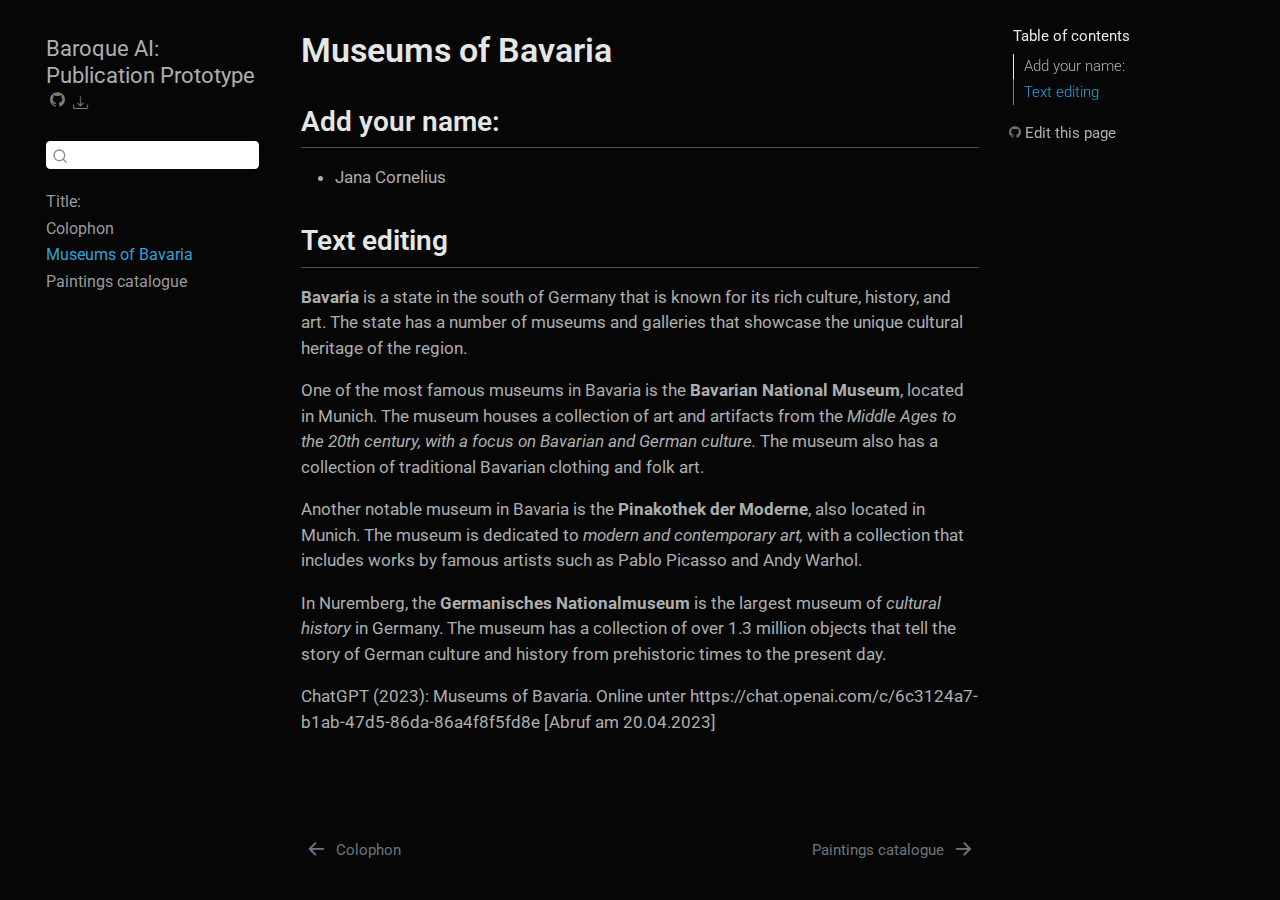
==== docs/collection003.html @ 400d2d30 "changes" ====
<!DOCTYPE html>
<html xmlns="http://www.w3.org/1999/xhtml" lang="en" xml:lang="en"><head>

<meta charset="utf-8">
<meta name="generator" content="quarto-1.3.287">

<meta name="viewport" content="width=device-width, initial-scale=1.0, user-scalable=yes">


<title>Baroque AI: Publication Prototype - Museums of Bavaria</title>
<style>
code{white-space: pre-wrap;}
span.smallcaps{font-variant: small-caps;}
div.columns{display: flex; gap: min(4vw, 1.5em);}
div.column{flex: auto; overflow-x: auto;}
div.hanging-indent{margin-left: 1.5em; text-indent: -1.5em;}
ul.task-list{list-style: none;}
ul.task-list li input[type="checkbox"] {
  width: 0.8em;
  margin: 0 0.8em 0.2em -1em; /* quarto-specific, see https://github.com/quarto-dev/quarto-cli/issues/4556 */ 
  vertical-align: middle;
}
</style>


<script src="site_libs/quarto-nav/quarto-nav.js"></script>
<script src="site_libs/quarto-nav/headroom.min.js"></script>
<script src="site_libs/clipboard/clipboard.min.js"></script>
<script src="site_libs/quarto-search/autocomplete.umd.js"></script>
<script src="site_libs/quarto-search/fuse.min.js"></script>
<script src="site_libs/quarto-search/quarto-search.js"></script>
<meta name="quarto:offset" content="./">
<link href="./paintings_1jc.html" rel="next">
<link href="./colophon.html" rel="prev">
<script src="site_libs/quarto-html/quarto.js"></script>
<script src="site_libs/quarto-html/popper.min.js"></script>
<script src="site_libs/quarto-html/tippy.umd.min.js"></script>
<script src="site_libs/quarto-html/anchor.min.js"></script>
<link href="site_libs/quarto-html/tippy.css" rel="stylesheet">
<link href="site_libs/quarto-html/quarto-syntax-highlighting-dark.css" rel="stylesheet" id="quarto-text-highlighting-styles">
<script src="site_libs/bootstrap/bootstrap.min.js"></script>
<link href="site_libs/bootstrap/bootstrap-icons.css" rel="stylesheet">
<link href="site_libs/bootstrap/bootstrap.min.css" rel="stylesheet" id="quarto-bootstrap" data-mode="dark">
<script id="quarto-search-options" type="application/json">{
  "location": "sidebar",
  "copy-button": false,
  "collapse-after": 3,
  "panel-placement": "start",
  "type": "textbox",
  "limit": 20,
  "language": {
    "search-no-results-text": "No results",
    "search-matching-documents-text": "matching documents",
    "search-copy-link-title": "Copy link to search",
    "search-hide-matches-text": "Hide additional matches",
    "search-more-match-text": "more match in this document",
    "search-more-matches-text": "more matches in this document",
    "search-clear-button-title": "Clear",
    "search-detached-cancel-button-title": "Cancel",
    "search-submit-button-title": "Submit"
  }
}</script>
<script async="" src="https://hypothes.is/embed.js"></script>


</head>

<body class="nav-sidebar floating">

<div id="quarto-search-results"></div>
  <header id="quarto-header" class="headroom fixed-top">
  <nav class="quarto-secondary-nav">
    <div class="container-fluid d-flex">
      <button type="button" class="quarto-btn-toggle btn" data-bs-toggle="collapse" data-bs-target="#quarto-sidebar,#quarto-sidebar-glass" aria-controls="quarto-sidebar" aria-expanded="false" aria-label="Toggle sidebar navigation" onclick="if (window.quartoToggleHeadroom) { window.quartoToggleHeadroom(); }">
        <i class="bi bi-layout-text-sidebar-reverse"></i>
      </button>
      <nav class="quarto-page-breadcrumbs" aria-label="breadcrumb"><ol class="breadcrumb"><li class="breadcrumb-item"><a href="./collection003.html"><span class="chapter-number">3</span>&nbsp; <span class="chapter-title">Museums of Bavaria</span></a></li></ol></nav>
      <a class="flex-grow-1" role="button" data-bs-toggle="collapse" data-bs-target="#quarto-sidebar,#quarto-sidebar-glass" aria-controls="quarto-sidebar" aria-expanded="false" aria-label="Toggle sidebar navigation" onclick="if (window.quartoToggleHeadroom) { window.quartoToggleHeadroom(); }">      
      </a>
      <button type="button" class="btn quarto-search-button" aria-label="Search" onclick="window.quartoOpenSearch();">
        <i class="bi bi-search"></i>
      </button>
    </div>
  </nav>
</header>
<!-- content -->
<div id="quarto-content" class="quarto-container page-columns page-rows-contents page-layout-article">
<!-- sidebar -->
  <nav id="quarto-sidebar" class="sidebar collapse collapse-horizontal sidebar-navigation floating overflow-auto">
    <div class="pt-lg-2 mt-2 text-left sidebar-header">
    <div class="sidebar-title mb-0 py-0">
      <a href="./">Baroque AI: Publication Prototype</a> 
        <div class="sidebar-tools-main">
    <a href="https://github.com/Janacnl/catalogue-003" title="Source Code" class="quarto-navigation-tool px-1" aria-label="Source Code"><i class="bi bi-github"></i></a>
    <div class="dropdown">
      <a href="" title="Download" id="quarto-navigation-tool-dropdown-0" class="quarto-navigation-tool dropdown-toggle px-1" data-bs-toggle="dropdown" aria-expanded="false" aria-label="Download"><i class="bi bi-download"></i></a>
      <ul class="dropdown-menu" aria-labelledby="quarto-navigation-tool-dropdown-0">
          <li>
            <a class="dropdown-item sidebar-tools-main-item" href="./Baroque-AI--Publication-Prototype.pdf">
              <i class="bi bi-bi-file-pdf pe-1"></i>
            Download PDF
            </a>
          </li>
          <li>
            <a class="dropdown-item sidebar-tools-main-item" href="./Baroque-AI--Publication-Prototype.docx">
              <i class="bi bi-bi-file-word pe-1"></i>
            Download Docx
            </a>
          </li>
          <li>
            <a class="dropdown-item sidebar-tools-main-item" href="./Baroque-AI--Publication-Prototype.epub">
              <i class="bi bi-bi-journal pe-1"></i>
            Download ePub
            </a>
          </li>
      </ul>
    </div>
</div>
    </div>
      </div>
        <div class="mt-2 flex-shrink-0 align-items-center">
        <div class="sidebar-search">
        <div id="quarto-search" class="" title="Search"></div>
        </div>
        </div>
    <div class="sidebar-menu-container"> 
    <ul class="list-unstyled mt-1">
        <li class="sidebar-item">
  <div class="sidebar-item-container"> 
  <a href="./index.html" class="sidebar-item-text sidebar-link"><span class="chapter-title">Title:</span></a>
  </div>
</li>
        <li class="sidebar-item">
  <div class="sidebar-item-container"> 
  <a href="./colophon.html" class="sidebar-item-text sidebar-link"><span class="chapter-title">Colophon</span></a>
  </div>
</li>
        <li class="sidebar-item">
  <div class="sidebar-item-container"> 
  <a href="./collection003.html" class="sidebar-item-text sidebar-link active"><span class="chapter-title">Museums of Bavaria</span></a>
  </div>
</li>
        <li class="sidebar-item">
  <div class="sidebar-item-container"> 
  <a href="./paintings_1jc.html" class="sidebar-item-text sidebar-link"><span class="chapter-title">Paintings catalogue</span></a>
  </div>
</li>
    </ul>
    </div>
</nav>
<div id="quarto-sidebar-glass" data-bs-toggle="collapse" data-bs-target="#quarto-sidebar,#quarto-sidebar-glass"></div>
<!-- margin-sidebar -->
    <div id="quarto-margin-sidebar" class="sidebar margin-sidebar">
        <nav id="TOC" role="doc-toc" class="toc-active">
    <h2 id="toc-title">Table of contents</h2>
   
  <ul>
  <li><a href="#add-your-name" id="toc-add-your-name" class="nav-link active" data-scroll-target="#add-your-name">Add your name:</a></li>
  <li><a href="#text-editing" id="toc-text-editing" class="nav-link" data-scroll-target="#text-editing">Text editing</a></li>
  </ul>
<div class="toc-actions"><div><i class="bi bi-github"></i></div><div class="action-links"><p><a href="https://github.com/Janacnl/catalogue-003/edit/main/collection003.qmd" class="toc-action">Edit this page</a></p></div></div></nav>
    </div>
<!-- main -->
<main class="content" id="quarto-document-content">

<header id="title-block-header" class="quarto-title-block default">
<div class="quarto-title">
<h1 class="title"><span class="chapter-title">Museums of Bavaria</span></h1>
</div>



<div class="quarto-title-meta">

    
  
    
  </div>
  

</header>

<section id="add-your-name" class="level2">
<h2 class="anchored" data-anchor-id="add-your-name">Add your name:</h2>
<ul>
<li>Jana Cornelius</li>
</ul>
</section>
<section id="text-editing" class="level2">
<h2 class="anchored" data-anchor-id="text-editing">Text editing</h2>
<p><strong>Bavaria</strong> is a state in the south of Germany that is known for its rich culture, history, and art. The state has a number of museums and galleries that showcase the unique cultural heritage of the region.</p>
<p>One of the most famous museums in Bavaria is the <strong>Bavarian National Museum</strong>, located in Munich. The museum houses a collection of art and artifacts from the <em>Middle Ages to the 20th century, with a focus on Bavarian and German culture.</em> The museum also has a collection of traditional Bavarian clothing and folk art.</p>
<p>Another notable museum in Bavaria is the <strong>Pinakothek der Moderne</strong>, also located in Munich. The museum is dedicated to <em>modern and contemporary art,</em> with a collection that includes works by famous artists such as Pablo Picasso and Andy Warhol.</p>
<p>In Nuremberg, the <strong>Germanisches Nationalmuseum</strong> is the largest museum of <em>cultural history</em> in Germany. The museum has a collection of over 1.3 million objects that tell the story of German culture and history from prehistoric times to the present day.</p>
<p>ChatGPT (2023): Museums of Bavaria. Online unter https://chat.openai.com/c/6c3124a7-b1ab-47d5-86da-86a4f8f5fd8e [Abruf am 20.04.2023]</p>


</section>

</main> <!-- /main -->
<script id="quarto-html-after-body" type="application/javascript">
window.document.addEventListener("DOMContentLoaded", function (event) {
  const toggleBodyColorMode = (bsSheetEl) => {
    const mode = bsSheetEl.getAttribute("data-mode");
    const bodyEl = window.document.querySelector("body");
    if (mode === "dark") {
      bodyEl.classList.add("quarto-dark");
      bodyEl.classList.remove("quarto-light");
    } else {
      bodyEl.classList.add("quarto-light");
      bodyEl.classList.remove("quarto-dark");
    }
  }
  const toggleBodyColorPrimary = () => {
    const bsSheetEl = window.document.querySelector("link#quarto-bootstrap");
    if (bsSheetEl) {
      toggleBodyColorMode(bsSheetEl);
    }
  }
  toggleBodyColorPrimary();  
  const icon = "";
  const anchorJS = new window.AnchorJS();
  anchorJS.options = {
    placement: 'right',
    icon: icon
  };
  anchorJS.add('.anchored');
  const isCodeAnnotation = (el) => {
    for (const clz of el.classList) {
      if (clz.startsWith('code-annotation-')) {                     
        return true;
      }
    }
    return false;
  }
  const clipboard = new window.ClipboardJS('.code-copy-button', {
    text: function(trigger) {
      const codeEl = trigger.previousElementSibling.cloneNode(true);
      for (const childEl of codeEl.children) {
        if (isCodeAnnotation(childEl)) {
          childEl.remove();
        }
      }
      return codeEl.innerText;
    }
  });
  clipboard.on('success', function(e) {
    // button target
    const button = e.trigger;
    // don't keep focus
    button.blur();
    // flash "checked"
    button.classList.add('code-copy-button-checked');
    var currentTitle = button.getAttribute("title");
    button.setAttribute("title", "Copied!");
    let tooltip;
    if (window.bootstrap) {
      button.setAttribute("data-bs-toggle", "tooltip");
      button.setAttribute("data-bs-placement", "left");
      button.setAttribute("data-bs-title", "Copied!");
      tooltip = new bootstrap.Tooltip(button, 
        { trigger: "manual", 
          customClass: "code-copy-button-tooltip",
          offset: [0, -8]});
      tooltip.show();    
    }
    setTimeout(function() {
      if (tooltip) {
        tooltip.hide();
        button.removeAttribute("data-bs-title");
        button.removeAttribute("data-bs-toggle");
        button.removeAttribute("data-bs-placement");
      }
      button.setAttribute("title", currentTitle);
      button.classList.remove('code-copy-button-checked');
    }, 1000);
    // clear code selection
    e.clearSelection();
  });
  function tippyHover(el, contentFn) {
    const config = {
      allowHTML: true,
      content: contentFn,
      maxWidth: 500,
      delay: 100,
      arrow: false,
      appendTo: function(el) {
          return el.parentElement;
      },
      interactive: true,
      interactiveBorder: 10,
      theme: 'quarto',
      placement: 'bottom-start'
    };
    window.tippy(el, config); 
  }
  const noterefs = window.document.querySelectorAll('a[role="doc-noteref"]');
  for (var i=0; i<noterefs.length; i++) {
    const ref = noterefs[i];
    tippyHover(ref, function() {
      // use id or data attribute instead here
      let href = ref.getAttribute('data-footnote-href') || ref.getAttribute('href');
      try { href = new URL(href).hash; } catch {}
      const id = href.replace(/^#\/?/, "");
      const note = window.document.getElementById(id);
      return note.innerHTML;
    });
  }
      let selectedAnnoteEl;
      const selectorForAnnotation = ( cell, annotation) => {
        let cellAttr = 'data-code-cell="' + cell + '"';
        let lineAttr = 'data-code-annotation="' +  annotation + '"';
        const selector = 'span[' + cellAttr + '][' + lineAttr + ']';
        return selector;
      }
      const selectCodeLines = (annoteEl) => {
        const doc = window.document;
        const targetCell = annoteEl.getAttribute("data-target-cell");
        const targetAnnotation = annoteEl.getAttribute("data-target-annotation");
        const annoteSpan = window.document.querySelector(selectorForAnnotation(targetCell, targetAnnotation));
        const lines = annoteSpan.getAttribute("data-code-lines").split(",");
        const lineIds = lines.map((line) => {
          return targetCell + "-" + line;
        })
        let top = null;
        let height = null;
        let parent = null;
        if (lineIds.length > 0) {
            //compute the position of the single el (top and bottom and make a div)
            const el = window.document.getElementById(lineIds[0]);
            top = el.offsetTop;
            height = el.offsetHeight;
            parent = el.parentElement.parentElement;
          if (lineIds.length > 1) {
            const lastEl = window.document.getElementById(lineIds[lineIds.length - 1]);
            const bottom = lastEl.offsetTop + lastEl.offsetHeight;
            height = bottom - top;
          }
          if (top !== null && height !== null && parent !== null) {
            // cook up a div (if necessary) and position it 
            let div = window.document.getElementById("code-annotation-line-highlight");
            if (div === null) {
              div = window.document.createElement("div");
              div.setAttribute("id", "code-annotation-line-highlight");
              div.style.position = 'absolute';
              parent.appendChild(div);
            }
            div.style.top = top - 2 + "px";
            div.style.height = height + 4 + "px";
            let gutterDiv = window.document.getElementById("code-annotation-line-highlight-gutter");
            if (gutterDiv === null) {
              gutterDiv = window.document.createElement("div");
              gutterDiv.setAttribute("id", "code-annotation-line-highlight-gutter");
              gutterDiv.style.position = 'absolute';
              const codeCell = window.document.getElementById(targetCell);
              const gutter = codeCell.querySelector('.code-annotation-gutter');
              gutter.appendChild(gutterDiv);
            }
            gutterDiv.style.top = top - 2 + "px";
            gutterDiv.style.height = height + 4 + "px";
          }
          selectedAnnoteEl = annoteEl;
        }
      };
      const unselectCodeLines = () => {
        const elementsIds = ["code-annotation-line-highlight", "code-annotation-line-highlight-gutter"];
        elementsIds.forEach((elId) => {
          const div = window.document.getElementById(elId);
          if (div) {
            div.remove();
          }
        });
        selectedAnnoteEl = undefined;
      };
      // Attach click handler to the DT
      const annoteDls = window.document.querySelectorAll('dt[data-target-cell]');
      for (const annoteDlNode of annoteDls) {
        annoteDlNode.addEventListener('click', (event) => {
          const clickedEl = event.target;
          if (clickedEl !== selectedAnnoteEl) {
            unselectCodeLines();
            const activeEl = window.document.querySelector('dt[data-target-cell].code-annotation-active');
            if (activeEl) {
              activeEl.classList.remove('code-annotation-active');
            }
            selectCodeLines(clickedEl);
            clickedEl.classList.add('code-annotation-active');
          } else {
            // Unselect the line
            unselectCodeLines();
            clickedEl.classList.remove('code-annotation-active');
          }
        });
      }
  const findCites = (el) => {
    const parentEl = el.parentElement;
    if (parentEl) {
      const cites = parentEl.dataset.cites;
      if (cites) {
        return {
          el,
          cites: cites.split(' ')
        };
      } else {
        return findCites(el.parentElement)
      }
    } else {
      return undefined;
    }
  };
  var bibliorefs = window.document.querySelectorAll('a[role="doc-biblioref"]');
  for (var i=0; i<bibliorefs.length; i++) {
    const ref = bibliorefs[i];
    const citeInfo = findCites(ref);
    if (citeInfo) {
      tippyHover(citeInfo.el, function() {
        var popup = window.document.createElement('div');
        citeInfo.cites.forEach(function(cite) {
          var citeDiv = window.document.createElement('div');
          citeDiv.classList.add('hanging-indent');
          citeDiv.classList.add('csl-entry');
          var biblioDiv = window.document.getElementById('ref-' + cite);
          if (biblioDiv) {
            citeDiv.innerHTML = biblioDiv.innerHTML;
          }
          popup.appendChild(citeDiv);
        });
        return popup.innerHTML;
      });
    }
  }
});
</script>
<nav class="page-navigation">
  <div class="nav-page nav-page-previous">
      <a href="./colophon.html" class="pagination-link">
        <i class="bi bi-arrow-left-short"></i> <span class="nav-page-text"><span class="chapter-title">Colophon</span></span>
      </a>          
  </div>
  <div class="nav-page nav-page-next">
      <a href="./paintings_1jc.html" class="pagination-link">
        <span class="nav-page-text"><span class="chapter-title">Paintings catalogue</span></span> <i class="bi bi-arrow-right-short"></i>
      </a>
  </div>
</nav>
</div> <!-- /content -->



</body></html>
---- docs/site_libs/quarto-html/tippy.css ----
.tippy-box[data-animation=fade][data-state=hidden]{opacity:0}[data-tippy-root]{max-width:calc(100vw - 10px)}.tippy-box{position:relative;background-color:#333;color:#fff;border-radius:4px;font-size:14px;line-height:1.4;white-space:normal;outline:0;transition-property:transform,visibility,opacity}.tippy-box[data-placement^=top]>.tippy-arrow{bottom:0}.tippy-box[data-placement^=top]>.tippy-arrow:before{bottom:-7px;left:0;border-width:8px 8px 0;border-top-color:initial;transform-origin:center top}.tippy-box[data-placement^=bottom]>.tippy-arrow{top:0}.tippy-box[data-placement^=bottom]>.tippy-arrow:before{top:-7px;left:0;border-width:0 8px 8px;border-bottom-color:initial;transform-origin:center bottom}.tippy-box[data-placement^=left]>.tippy-arrow{right:0}.tippy-box[data-placement^=left]>.tippy-arrow:before{border-width:8px 0 8px 8px;border-left-color:initial;right:-7px;transform-origin:center left}.tippy-box[data-placement^=right]>.tippy-arrow{left:0}.tippy-box[data-placement^=right]>.tippy-arrow:before{left:-7px;border-width:8px 8px 8px 0;border-right-color:initial;transform-origin:center right}.tippy-box[data-inertia][data-state=visible]{transition-timing-function:cubic-bezier(.54,1.5,.38,1.11)}.tippy-arrow{width:16px;height:16px;color:#333}.tippy-arrow:before{content:"";position:absolute;border-color:transparent;border-style:solid}.tippy-content{position:relative;padding:5px 9px;z-index:1}
---- docs/site_libs/quarto-html/quarto-syntax-highlighting-dark.css ----
/* quarto syntax highlight colors */
:root {
  --quarto-hl-al-color: #f07178;
  --quarto-hl-an-color: #d4d0ab;
  --quarto-hl-at-color: #00e0e0;
  --quarto-hl-bn-color: #d4d0ab;
  --quarto-hl-bu-color: #abe338;
  --quarto-hl-ch-color: #abe338;
  --quarto-hl-co-color: #f8f8f2;
  --quarto-hl-cv-color: #ffd700;
  --quarto-hl-cn-color: #ffd700;
  --quarto-hl-cf-color: #ffa07a;
  --quarto-hl-dt-color: #ffa07a;
  --quarto-hl-dv-color: #d4d0ab;
  --quarto-hl-do-color: #f8f8f2;
  --quarto-hl-er-color: #f07178;
  --quarto-hl-ex-color: #00e0e0;
  --quarto-hl-fl-color: #d4d0ab;
  --quarto-hl-fu-color: #ffa07a;
  --quarto-hl-im-color: #abe338;
  --quarto-hl-in-color: #d4d0ab;
  --quarto-hl-kw-color: #ffa07a;
  --quarto-hl-op-color: #ffa07a;
  --quarto-hl-ot-color: #00e0e0;
  --quarto-hl-pp-color: #dcc6e0;
  --quarto-hl-re-color: #00e0e0;
  --quarto-hl-sc-color: #abe338;
  --quarto-hl-ss-color: #abe338;
  --quarto-hl-st-color: #abe338;
  --quarto-hl-va-color: #00e0e0;
  --quarto-hl-vs-color: #abe338;
  --quarto-hl-wa-color: #dcc6e0;
}

/* other quarto variables */
:root {
  --quarto-font-monospace: SFMono-Regular, Menlo, Monaco, Consolas, "Liberation Mono", "Courier New", monospace;
}

code span.al {
  background-color: #2a0f15;
  font-weight: bold;
  color: #f07178;
}

code span.an {
  color: #d4d0ab;
}

code span.at {
  color: #00e0e0;
}

code span.bn {
  color: #d4d0ab;
}

code span.bu {
  color: #abe338;
}

code span.ch {
  color: #abe338;
}

code span.co {
  font-style: italic;
  color: #f8f8f2;
}

code span.cv {
  color: #ffd700;
}

code span.cn {
  color: #ffd700;
}

code span.cf {
  font-weight: bold;
  color: #ffa07a;
}

code span.dt {
  color: #ffa07a;
}

code span.dv {
  color: #d4d0ab;
}

code span.do {
  color: #f8f8f2;
}

code span.er {
  color: #f07178;
  text-decoration: underline;
}

code span.ex {
  font-weight: bold;
  color: #00e0e0;
}

code span.fl {
  color: #d4d0ab;
}

code span.fu {
  color: #ffa07a;
}

code span.im {
  color: #abe338;
}

code span.in {
  color: #d4d0ab;
}

code span.kw {
  font-weight: bold;
  color: #ffa07a;
}

pre > code.sourceCode > span {
  color: #f8f8f2;
}

code span {
  color: #f8f8f2;
}

code.sourceCode > span {
  color: #f8f8f2;
}

div.sourceCode,
div.sourceCode pre.sourceCode {
  color: #f8f8f2;
}

code span.op {
  color: #ffa07a;
}

code span.ot {
  color: #00e0e0;
}

code span.pp {
  color: #dcc6e0;
}

code span.re {
  background-color: #f8f8f2;
  color: #00e0e0;
}

code span.sc {
  color: #abe338;
}

code span.ss {
  color: #abe338;
}

code span.st {
  color: #abe338;
}

code span.va {
  color: #00e0e0;
}

code span.vs {
  color: #abe338;
}

code span.wa {
  color: #dcc6e0;
}

.prevent-inlining {
  content: "</";
}

/*# sourceMappingURL=935a306eefa94366c21e1a970dddb765.css.map */
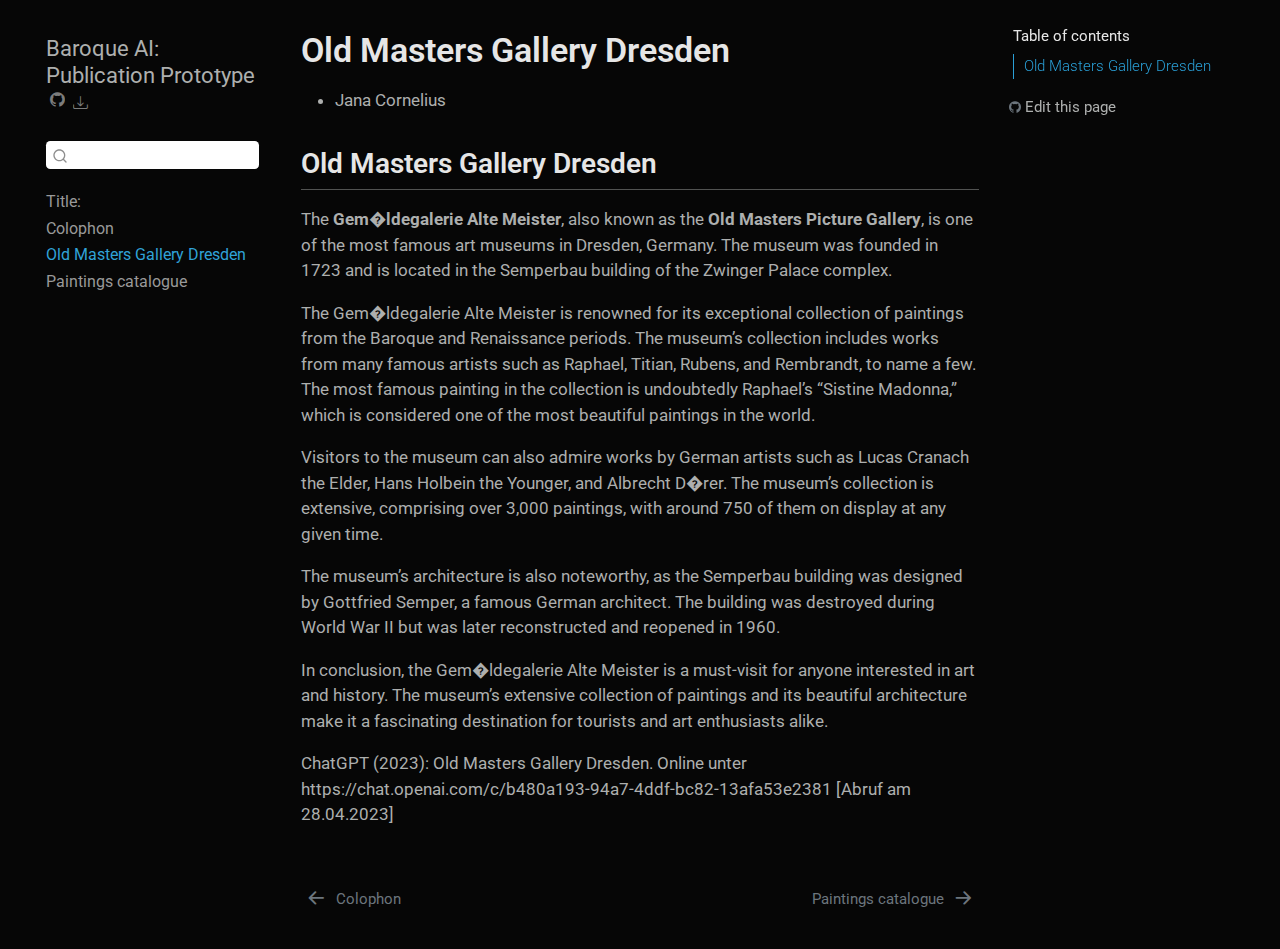
==== commit 717b5985: "changes" ====
--- a/docs/collection003.html
+++ b/docs/collection003.html
@@ -7,7 +7,7 @@
 <meta name="viewport" content="width=device-width, initial-scale=1.0, user-scalable=yes">
 
 
-<title>Baroque AI: Publication Prototype - Museums of Bavaria</title>
+<title>Baroque AI: Publication Prototype - Old Masters Gallery Dresden</title>
 <style>
 code{white-space: pre-wrap;}
 span.smallcaps{font-variant: small-caps;}
@@ -74,7 +74,7 @@
       <button type="button" class="quarto-btn-toggle btn" data-bs-toggle="collapse" data-bs-target="#quarto-sidebar,#quarto-sidebar-glass" aria-controls="quarto-sidebar" aria-expanded="false" aria-label="Toggle sidebar navigation" onclick="if (window.quartoToggleHeadroom) { window.quartoToggleHeadroom(); }">
         <i class="bi bi-layout-text-sidebar-reverse"></i>
       </button>
-      <nav class="quarto-page-breadcrumbs" aria-label="breadcrumb"><ol class="breadcrumb"><li class="breadcrumb-item"><a href="./collection003.html"><span class="chapter-number">3</span>&nbsp; <span class="chapter-title">Museums of Bavaria</span></a></li></ol></nav>
+      <nav class="quarto-page-breadcrumbs" aria-label="breadcrumb"><ol class="breadcrumb"><li class="breadcrumb-item"><a href="./collection003.html"><span class="chapter-number">3</span>&nbsp; <span class="chapter-title">Old Masters Gallery Dresden</span></a></li></ol></nav>
       <a class="flex-grow-1" role="button" data-bs-toggle="collapse" data-bs-target="#quarto-sidebar,#quarto-sidebar-glass" aria-controls="quarto-sidebar" aria-expanded="false" aria-label="Toggle sidebar navigation" onclick="if (window.quartoToggleHeadroom) { window.quartoToggleHeadroom(); }">      
       </a>
       <button type="button" class="btn quarto-search-button" aria-label="Search" onclick="window.quartoOpenSearch();">
@@ -137,7 +137,7 @@
 </li>
         <li class="sidebar-item">
   <div class="sidebar-item-container"> 
-  <a href="./collection003.html" class="sidebar-item-text sidebar-link active"><span class="chapter-title">Museums of Bavaria</span></a>
+  <a href="./collection003.html" class="sidebar-item-text sidebar-link active"><span class="chapter-title">Old Masters Gallery Dresden</span></a>
   </div>
 </li>
         <li class="sidebar-item">
@@ -155,8 +155,7 @@
     <h2 id="toc-title">Table of contents</h2>
    
   <ul>
-  <li><a href="#add-your-name" id="toc-add-your-name" class="nav-link active" data-scroll-target="#add-your-name">Add your name:</a></li>
-  <li><a href="#text-editing" id="toc-text-editing" class="nav-link" data-scroll-target="#text-editing">Text editing</a></li>
+  <li><a href="#old-masters-gallery-dresden" id="toc-old-masters-gallery-dresden" class="nav-link active" data-scroll-target="#old-masters-gallery-dresden">Old Masters Gallery Dresden</a></li>
   </ul>
 <div class="toc-actions"><div><i class="bi bi-github"></i></div><div class="action-links"><p><a href="https://github.com/Janacnl/catalogue-003/edit/main/collection003.qmd" class="toc-action">Edit this page</a></p></div></div></nav>
     </div>
@@ -165,7 +164,7 @@
 
 <header id="title-block-header" class="quarto-title-block default">
 <div class="quarto-title">
-<h1 class="title"><span class="chapter-title">Museums of Bavaria</span></h1>
+<h1 class="title"><span class="chapter-title">Old Masters Gallery Dresden</span></h1>
 </div>
 
 
@@ -180,19 +179,17 @@
 
 </header>
 
-<section id="add-your-name" class="level2">
-<h2 class="anchored" data-anchor-id="add-your-name">Add your name:</h2>
 <ul>
 <li>Jana Cornelius</li>
 </ul>
-</section>
-<section id="text-editing" class="level2">
-<h2 class="anchored" data-anchor-id="text-editing">Text editing</h2>
-<p><strong>Bavaria</strong> is a state in the south of Germany that is known for its rich culture, history, and art. The state has a number of museums and galleries that showcase the unique cultural heritage of the region.</p>
-<p>One of the most famous museums in Bavaria is the <strong>Bavarian National Museum</strong>, located in Munich. The museum houses a collection of art and artifacts from the <em>Middle Ages to the 20th century, with a focus on Bavarian and German culture.</em> The museum also has a collection of traditional Bavarian clothing and folk art.</p>
-<p>Another notable museum in Bavaria is the <strong>Pinakothek der Moderne</strong>, also located in Munich. The museum is dedicated to <em>modern and contemporary art,</em> with a collection that includes works by famous artists such as Pablo Picasso and Andy Warhol.</p>
-<p>In Nuremberg, the <strong>Germanisches Nationalmuseum</strong> is the largest museum of <em>cultural history</em> in Germany. The museum has a collection of over 1.3 million objects that tell the story of German culture and history from prehistoric times to the present day.</p>
-<p>ChatGPT (2023): Museums of Bavaria. Online unter https://chat.openai.com/c/6c3124a7-b1ab-47d5-86da-86a4f8f5fd8e [Abruf am 20.04.2023]</p>
+<section id="old-masters-gallery-dresden" class="level2">
+<h2 class="anchored" data-anchor-id="old-masters-gallery-dresden">Old Masters Gallery Dresden</h2>
+<p>The <strong>Gem�ldegalerie Alte Meister</strong>, also known as the <strong>Old Masters Picture Gallery</strong>, is one of the most famous art museums in Dresden, Germany. The museum was founded in 1723 and is located in the Semperbau building of the Zwinger Palace complex.</p>
+<p>The Gem�ldegalerie Alte Meister is renowned for its exceptional collection of paintings from the Baroque and Renaissance periods. The museum’s collection includes works from many famous artists such as Raphael, Titian, Rubens, and Rembrandt, to name a few. The most famous painting in the collection is undoubtedly Raphael’s “Sistine Madonna,” which is considered one of the most beautiful paintings in the world.</p>
+<p>Visitors to the museum can also admire works by German artists such as Lucas Cranach the Elder, Hans Holbein the Younger, and Albrecht D�rer. The museum’s collection is extensive, comprising over 3,000 paintings, with around 750 of them on display at any given time.</p>
+<p>The museum’s architecture is also noteworthy, as the Semperbau building was designed by Gottfried Semper, a famous German architect. The building was destroyed during World War II but was later reconstructed and reopened in 1960.</p>
+<p>In conclusion, the Gem�ldegalerie Alte Meister is a must-visit for anyone interested in art and history. The museum’s extensive collection of paintings and its beautiful architecture make it a fascinating destination for tourists and art enthusiasts alike.</p>
+<p>ChatGPT (2023): Old Masters Gallery Dresden. Online unter https://chat.openai.com/c/b480a193-94a7-4ddf-bc82-13afa53e2381 [Abruf am 28.04.2023]</p>
 
 
 </section>
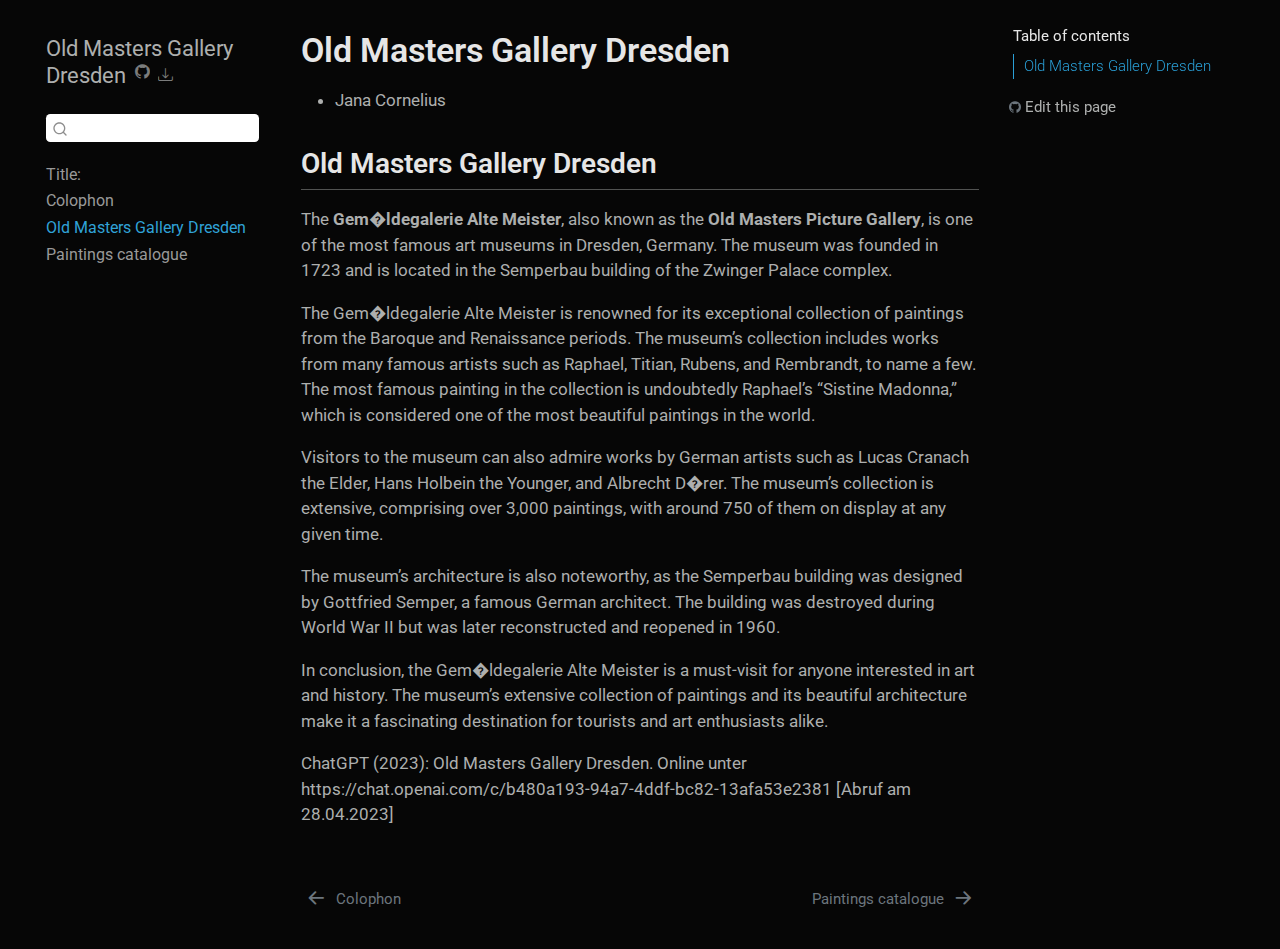
==== commit 8ca77a3e: "changes" ====
--- a/docs/collection003.html
+++ b/docs/collection003.html
@@ -7,7 +7,7 @@
 <meta name="viewport" content="width=device-width, initial-scale=1.0, user-scalable=yes">
 
 
-<title>Baroque AI: Publication Prototype - Old Masters Gallery Dresden</title>
+<title>Old Masters Gallery Dresden - Old Masters Gallery Dresden</title>
 <style>
 code{white-space: pre-wrap;}
 span.smallcaps{font-variant: small-caps;}
@@ -89,26 +89,26 @@
   <nav id="quarto-sidebar" class="sidebar collapse collapse-horizontal sidebar-navigation floating overflow-auto">
     <div class="pt-lg-2 mt-2 text-left sidebar-header">
     <div class="sidebar-title mb-0 py-0">
-      <a href="./">Baroque AI: Publication Prototype</a> 
+      <a href="./">Old Masters Gallery Dresden</a> 
         <div class="sidebar-tools-main">
     <a href="https://github.com/Janacnl/catalogue-003" title="Source Code" class="quarto-navigation-tool px-1" aria-label="Source Code"><i class="bi bi-github"></i></a>
     <div class="dropdown">
       <a href="" title="Download" id="quarto-navigation-tool-dropdown-0" class="quarto-navigation-tool dropdown-toggle px-1" data-bs-toggle="dropdown" aria-expanded="false" aria-label="Download"><i class="bi bi-download"></i></a>
       <ul class="dropdown-menu" aria-labelledby="quarto-navigation-tool-dropdown-0">
           <li>
-            <a class="dropdown-item sidebar-tools-main-item" href="./Baroque-AI--Publication-Prototype.pdf">
+            <a class="dropdown-item sidebar-tools-main-item" href="./Old-Masters-Gallery-Dresden.pdf">
               <i class="bi bi-bi-file-pdf pe-1"></i>
             Download PDF
             </a>
           </li>
           <li>
-            <a class="dropdown-item sidebar-tools-main-item" href="./Baroque-AI--Publication-Prototype.docx">
+            <a class="dropdown-item sidebar-tools-main-item" href="./Old-Masters-Gallery-Dresden.docx">
               <i class="bi bi-bi-file-word pe-1"></i>
             Download Docx
             </a>
           </li>
           <li>
-            <a class="dropdown-item sidebar-tools-main-item" href="./Baroque-AI--Publication-Prototype.epub">
+            <a class="dropdown-item sidebar-tools-main-item" href="./Old-Masters-Gallery-Dresden.epub">
               <i class="bi bi-bi-journal pe-1"></i>
             Download ePub
             </a>
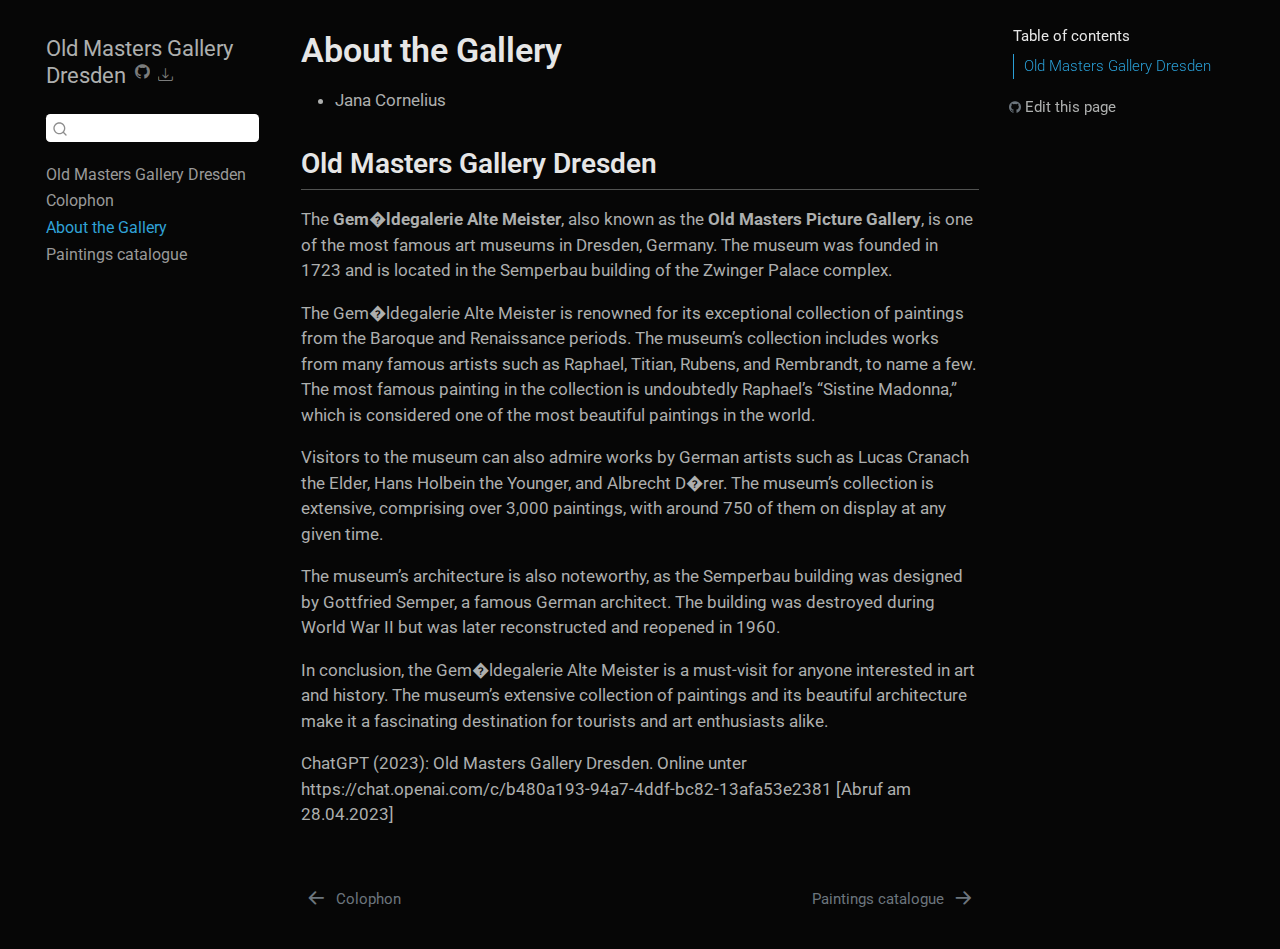
==== commit 8f37c9a9: "tweaks" ====
--- a/docs/collection003.html
+++ b/docs/collection003.html
@@ -7,7 +7,7 @@
 <meta name="viewport" content="width=device-width, initial-scale=1.0, user-scalable=yes">
 
 
-<title>Old Masters Gallery Dresden - Old Masters Gallery Dresden</title>
+<title>Old Masters Gallery Dresden - About the Gallery</title>
 <style>
 code{white-space: pre-wrap;}
 span.smallcaps{font-variant: small-caps;}
@@ -74,7 +74,7 @@
       <button type="button" class="quarto-btn-toggle btn" data-bs-toggle="collapse" data-bs-target="#quarto-sidebar,#quarto-sidebar-glass" aria-controls="quarto-sidebar" aria-expanded="false" aria-label="Toggle sidebar navigation" onclick="if (window.quartoToggleHeadroom) { window.quartoToggleHeadroom(); }">
         <i class="bi bi-layout-text-sidebar-reverse"></i>
       </button>
-      <nav class="quarto-page-breadcrumbs" aria-label="breadcrumb"><ol class="breadcrumb"><li class="breadcrumb-item"><a href="./collection003.html"><span class="chapter-number">3</span>&nbsp; <span class="chapter-title">Old Masters Gallery Dresden</span></a></li></ol></nav>
+      <nav class="quarto-page-breadcrumbs" aria-label="breadcrumb"><ol class="breadcrumb"><li class="breadcrumb-item"><a href="./collection003.html"><span class="chapter-number">3</span>&nbsp; <span class="chapter-title">About the Gallery</span></a></li></ol></nav>
       <a class="flex-grow-1" role="button" data-bs-toggle="collapse" data-bs-target="#quarto-sidebar,#quarto-sidebar-glass" aria-controls="quarto-sidebar" aria-expanded="false" aria-label="Toggle sidebar navigation" onclick="if (window.quartoToggleHeadroom) { window.quartoToggleHeadroom(); }">      
       </a>
       <button type="button" class="btn quarto-search-button" aria-label="Search" onclick="window.quartoOpenSearch();">
@@ -127,7 +127,7 @@
     <ul class="list-unstyled mt-1">
         <li class="sidebar-item">
   <div class="sidebar-item-container"> 
-  <a href="./index.html" class="sidebar-item-text sidebar-link"><span class="chapter-title">Title:</span></a>
+  <a href="./index.html" class="sidebar-item-text sidebar-link"><span class="chapter-title">Old Masters Gallery Dresden</span></a>
   </div>
 </li>
         <li class="sidebar-item">
@@ -137,7 +137,7 @@
 </li>
         <li class="sidebar-item">
   <div class="sidebar-item-container"> 
-  <a href="./collection003.html" class="sidebar-item-text sidebar-link active"><span class="chapter-title">Old Masters Gallery Dresden</span></a>
+  <a href="./collection003.html" class="sidebar-item-text sidebar-link active"><span class="chapter-title">About the Gallery</span></a>
   </div>
 </li>
         <li class="sidebar-item">
@@ -164,7 +164,7 @@
 
 <header id="title-block-header" class="quarto-title-block default">
 <div class="quarto-title">
-<h1 class="title"><span class="chapter-title">Old Masters Gallery Dresden</span></h1>
+<h1 class="title"><span class="chapter-title">About the Gallery</span></h1>
 </div>
 
 
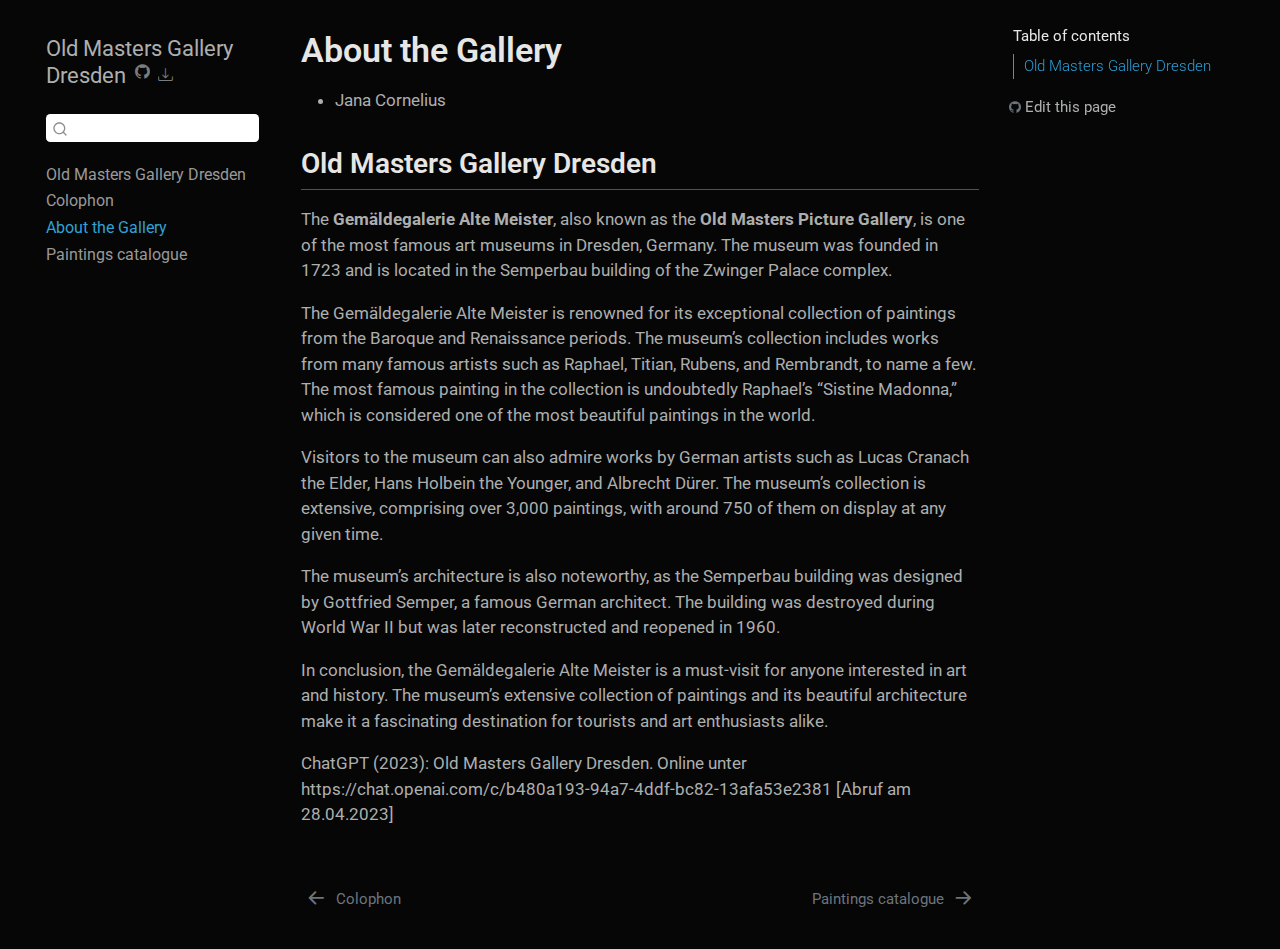
==== commit 13a8fc2b: "changes" ====
--- a/docs/collection003.html
+++ b/docs/collection003.html
@@ -184,11 +184,11 @@
 </ul>
 <section id="old-masters-gallery-dresden" class="level2">
 <h2 class="anchored" data-anchor-id="old-masters-gallery-dresden">Old Masters Gallery Dresden</h2>
-<p>The <strong>Gem�ldegalerie Alte Meister</strong>, also known as the <strong>Old Masters Picture Gallery</strong>, is one of the most famous art museums in Dresden, Germany. The museum was founded in 1723 and is located in the Semperbau building of the Zwinger Palace complex.</p>
-<p>The Gem�ldegalerie Alte Meister is renowned for its exceptional collection of paintings from the Baroque and Renaissance periods. The museum’s collection includes works from many famous artists such as Raphael, Titian, Rubens, and Rembrandt, to name a few. The most famous painting in the collection is undoubtedly Raphael’s “Sistine Madonna,” which is considered one of the most beautiful paintings in the world.</p>
-<p>Visitors to the museum can also admire works by German artists such as Lucas Cranach the Elder, Hans Holbein the Younger, and Albrecht D�rer. The museum’s collection is extensive, comprising over 3,000 paintings, with around 750 of them on display at any given time.</p>
+<p>The <strong>Gemäldegalerie Alte Meister</strong>, also known as the <strong>Old Masters Picture Gallery</strong>, is one of the most famous art museums in Dresden, Germany. The museum was founded in 1723 and is located in the Semperbau building of the Zwinger Palace complex.</p>
+<p>The Gemäldegalerie Alte Meister is renowned for its exceptional collection of paintings from the Baroque and Renaissance periods. The museum’s collection includes works from many famous artists such as Raphael, Titian, Rubens, and Rembrandt, to name a few. The most famous painting in the collection is undoubtedly Raphael’s “Sistine Madonna,” which is considered one of the most beautiful paintings in the world.</p>
+<p>Visitors to the museum can also admire works by German artists such as Lucas Cranach the Elder, Hans Holbein the Younger, and Albrecht Dürer. The museum’s collection is extensive, comprising over 3,000 paintings, with around 750 of them on display at any given time.</p>
 <p>The museum’s architecture is also noteworthy, as the Semperbau building was designed by Gottfried Semper, a famous German architect. The building was destroyed during World War II but was later reconstructed and reopened in 1960.</p>
-<p>In conclusion, the Gem�ldegalerie Alte Meister is a must-visit for anyone interested in art and history. The museum’s extensive collection of paintings and its beautiful architecture make it a fascinating destination for tourists and art enthusiasts alike.</p>
+<p>In conclusion, the Gemäldegalerie Alte Meister is a must-visit for anyone interested in art and history. The museum’s extensive collection of paintings and its beautiful architecture make it a fascinating destination for tourists and art enthusiasts alike.</p>
 <p>ChatGPT (2023): Old Masters Gallery Dresden. Online unter https://chat.openai.com/c/b480a193-94a7-4ddf-bc82-13afa53e2381 [Abruf am 28.04.2023]</p>
 
 
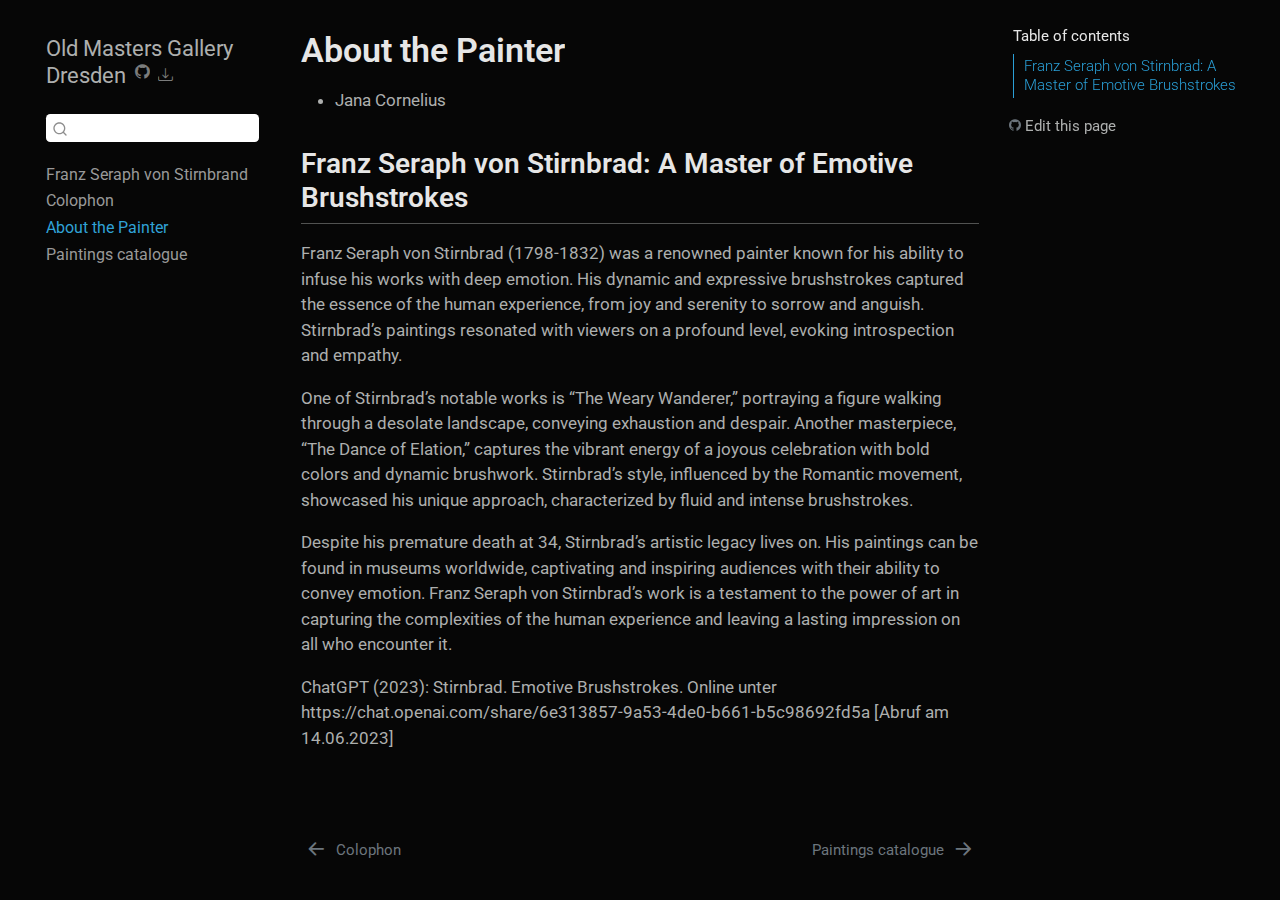
==== commit 3bb8d7b0: "edits" ====
--- a/docs/collection003.html
+++ b/docs/collection003.html
@@ -7,7 +7,7 @@
 <meta name="viewport" content="width=device-width, initial-scale=1.0, user-scalable=yes">
 
 
-<title>Old Masters Gallery Dresden - About the Gallery</title>
+<title>Old Masters Gallery Dresden - About the Painter</title>
 <style>
 code{white-space: pre-wrap;}
 span.smallcaps{font-variant: small-caps;}
@@ -30,7 +30,7 @@
 <script src="site_libs/quarto-search/fuse.min.js"></script>
 <script src="site_libs/quarto-search/quarto-search.js"></script>
 <meta name="quarto:offset" content="./">
-<link href="./paintings_1jc.html" rel="next">
+<link href="./paintings_stirnbrand.html" rel="next">
 <link href="./colophon.html" rel="prev">
 <script src="site_libs/quarto-html/quarto.js"></script>
 <script src="site_libs/quarto-html/popper.min.js"></script>
@@ -74,7 +74,7 @@
       <button type="button" class="quarto-btn-toggle btn" data-bs-toggle="collapse" data-bs-target="#quarto-sidebar,#quarto-sidebar-glass" aria-controls="quarto-sidebar" aria-expanded="false" aria-label="Toggle sidebar navigation" onclick="if (window.quartoToggleHeadroom) { window.quartoToggleHeadroom(); }">
         <i class="bi bi-layout-text-sidebar-reverse"></i>
       </button>
-      <nav class="quarto-page-breadcrumbs" aria-label="breadcrumb"><ol class="breadcrumb"><li class="breadcrumb-item"><a href="./collection003.html"><span class="chapter-number">3</span>&nbsp; <span class="chapter-title">About the Gallery</span></a></li></ol></nav>
+      <nav class="quarto-page-breadcrumbs" aria-label="breadcrumb"><ol class="breadcrumb"><li class="breadcrumb-item"><a href="./collection003.html"><span class="chapter-number">3</span>&nbsp; <span class="chapter-title">About the Painter</span></a></li></ol></nav>
       <a class="flex-grow-1" role="button" data-bs-toggle="collapse" data-bs-target="#quarto-sidebar,#quarto-sidebar-glass" aria-controls="quarto-sidebar" aria-expanded="false" aria-label="Toggle sidebar navigation" onclick="if (window.quartoToggleHeadroom) { window.quartoToggleHeadroom(); }">      
       </a>
       <button type="button" class="btn quarto-search-button" aria-label="Search" onclick="window.quartoOpenSearch();">
@@ -127,7 +127,7 @@
     <ul class="list-unstyled mt-1">
         <li class="sidebar-item">
   <div class="sidebar-item-container"> 
-  <a href="./index.html" class="sidebar-item-text sidebar-link"><span class="chapter-title">Old Masters Gallery Dresden</span></a>
+  <a href="./index.html" class="sidebar-item-text sidebar-link"><span class="chapter-title">Franz Seraph von Stirnbrand</span></a>
   </div>
 </li>
         <li class="sidebar-item">
@@ -137,12 +137,12 @@
 </li>
         <li class="sidebar-item">
   <div class="sidebar-item-container"> 
-  <a href="./collection003.html" class="sidebar-item-text sidebar-link active"><span class="chapter-title">About the Gallery</span></a>
+  <a href="./collection003.html" class="sidebar-item-text sidebar-link active"><span class="chapter-title">About the Painter</span></a>
   </div>
 </li>
         <li class="sidebar-item">
   <div class="sidebar-item-container"> 
-  <a href="./paintings_1jc.html" class="sidebar-item-text sidebar-link"><span class="chapter-title">Paintings catalogue</span></a>
+  <a href="./paintings_stirnbrand.html" class="sidebar-item-text sidebar-link"><span class="chapter-title">Paintings catalogue</span></a>
   </div>
 </li>
     </ul>
@@ -155,7 +155,7 @@
     <h2 id="toc-title">Table of contents</h2>
    
   <ul>
-  <li><a href="#old-masters-gallery-dresden" id="toc-old-masters-gallery-dresden" class="nav-link active" data-scroll-target="#old-masters-gallery-dresden">Old Masters Gallery Dresden</a></li>
+  <li><a href="#franz-seraph-von-stirnbrad-a-master-of-emotive-brushstrokes" id="toc-franz-seraph-von-stirnbrad-a-master-of-emotive-brushstrokes" class="nav-link active" data-scroll-target="#franz-seraph-von-stirnbrad-a-master-of-emotive-brushstrokes">Franz Seraph von Stirnbrad: A Master of Emotive Brushstrokes</a></li>
   </ul>
 <div class="toc-actions"><div><i class="bi bi-github"></i></div><div class="action-links"><p><a href="https://github.com/Janacnl/catalogue-003/edit/main/collection003.qmd" class="toc-action">Edit this page</a></p></div></div></nav>
     </div>
@@ -164,7 +164,7 @@
 
 <header id="title-block-header" class="quarto-title-block default">
 <div class="quarto-title">
-<h1 class="title"><span class="chapter-title">About the Gallery</span></h1>
+<h1 class="title"><span class="chapter-title">About the Painter</span></h1>
 </div>
 
 
@@ -182,14 +182,12 @@
 <ul>
 <li>Jana Cornelius</li>
 </ul>
-<section id="old-masters-gallery-dresden" class="level2">
-<h2 class="anchored" data-anchor-id="old-masters-gallery-dresden">Old Masters Gallery Dresden</h2>
-<p>The <strong>Gemäldegalerie Alte Meister</strong>, also known as the <strong>Old Masters Picture Gallery</strong>, is one of the most famous art museums in Dresden, Germany. The museum was founded in 1723 and is located in the Semperbau building of the Zwinger Palace complex.</p>
-<p>The Gemäldegalerie Alte Meister is renowned for its exceptional collection of paintings from the Baroque and Renaissance periods. The museum’s collection includes works from many famous artists such as Raphael, Titian, Rubens, and Rembrandt, to name a few. The most famous painting in the collection is undoubtedly Raphael’s “Sistine Madonna,” which is considered one of the most beautiful paintings in the world.</p>
-<p>Visitors to the museum can also admire works by German artists such as Lucas Cranach the Elder, Hans Holbein the Younger, and Albrecht Dürer. The museum’s collection is extensive, comprising over 3,000 paintings, with around 750 of them on display at any given time.</p>
-<p>The museum’s architecture is also noteworthy, as the Semperbau building was designed by Gottfried Semper, a famous German architect. The building was destroyed during World War II but was later reconstructed and reopened in 1960.</p>
-<p>In conclusion, the Gemäldegalerie Alte Meister is a must-visit for anyone interested in art and history. The museum’s extensive collection of paintings and its beautiful architecture make it a fascinating destination for tourists and art enthusiasts alike.</p>
-<p>ChatGPT (2023): Old Masters Gallery Dresden. Online unter https://chat.openai.com/c/b480a193-94a7-4ddf-bc82-13afa53e2381 [Abruf am 28.04.2023]</p>
+<section id="franz-seraph-von-stirnbrad-a-master-of-emotive-brushstrokes" class="level2">
+<h2 class="anchored" data-anchor-id="franz-seraph-von-stirnbrad-a-master-of-emotive-brushstrokes">Franz Seraph von Stirnbrad: A Master of Emotive Brushstrokes</h2>
+<p>Franz Seraph von Stirnbrad (1798-1832) was a renowned painter known for his ability to infuse his works with deep emotion. His dynamic and expressive brushstrokes captured the essence of the human experience, from joy and serenity to sorrow and anguish. Stirnbrad’s paintings resonated with viewers on a profound level, evoking introspection and empathy.</p>
+<p>One of Stirnbrad’s notable works is “The Weary Wanderer,” portraying a figure walking through a desolate landscape, conveying exhaustion and despair. Another masterpiece, “The Dance of Elation,” captures the vibrant energy of a joyous celebration with bold colors and dynamic brushwork. Stirnbrad’s style, influenced by the Romantic movement, showcased his unique approach, characterized by fluid and intense brushstrokes.</p>
+<p>Despite his premature death at 34, Stirnbrad’s artistic legacy lives on. His paintings can be found in museums worldwide, captivating and inspiring audiences with their ability to convey emotion. Franz Seraph von Stirnbrad’s work is a testament to the power of art in capturing the complexities of the human experience and leaving a lasting impression on all who encounter it.</p>
+<p>ChatGPT (2023): Stirnbrad. Emotive Brushstrokes. Online unter https://chat.openai.com/share/6e313857-9a53-4de0-b661-b5c98692fd5a [Abruf am 14.06.2023]</p>
 
 
 </section>
@@ -435,7 +433,7 @@
       </a>          
   </div>
   <div class="nav-page nav-page-next">
-      <a href="./paintings_1jc.html" class="pagination-link">
+      <a href="./paintings_stirnbrand.html" class="pagination-link">
         <span class="nav-page-text"><span class="chapter-title">Paintings catalogue</span></span> <i class="bi bi-arrow-right-short"></i>
       </a>
   </div>
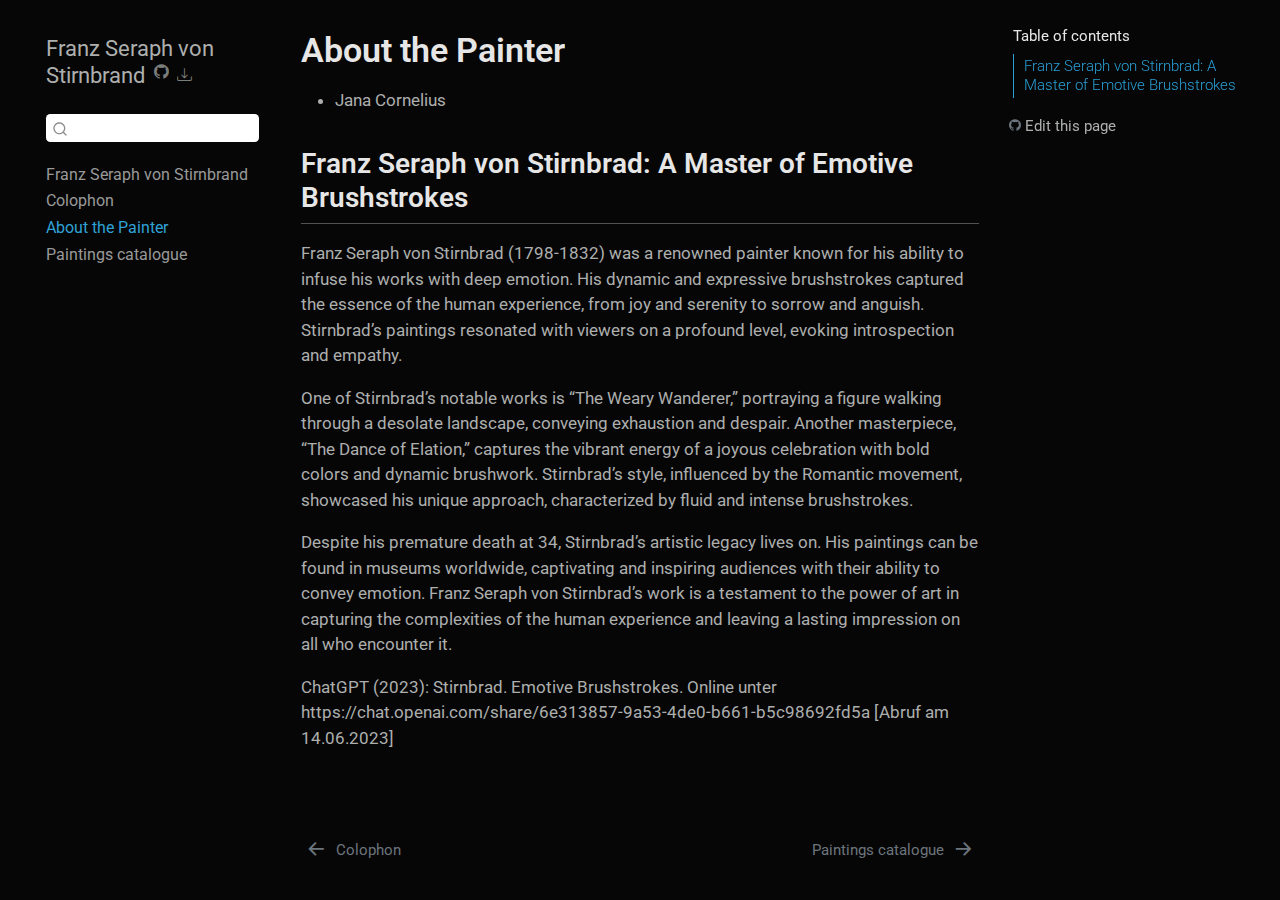
==== commit 236c547b: "edits" ====
--- a/docs/collection003.html
+++ b/docs/collection003.html
@@ -7,7 +7,7 @@
 <meta name="viewport" content="width=device-width, initial-scale=1.0, user-scalable=yes">
 
 
-<title>Old Masters Gallery Dresden - About the Painter</title>
+<title>Franz Seraph von Stirnbrand - About the Painter</title>
 <style>
 code{white-space: pre-wrap;}
 span.smallcaps{font-variant: small-caps;}
@@ -89,26 +89,26 @@
   <nav id="quarto-sidebar" class="sidebar collapse collapse-horizontal sidebar-navigation floating overflow-auto">
     <div class="pt-lg-2 mt-2 text-left sidebar-header">
     <div class="sidebar-title mb-0 py-0">
-      <a href="./">Old Masters Gallery Dresden</a> 
+      <a href="./">Franz Seraph von Stirnbrand</a> 
         <div class="sidebar-tools-main">
     <a href="https://github.com/Janacnl/catalogue-003" title="Source Code" class="quarto-navigation-tool px-1" aria-label="Source Code"><i class="bi bi-github"></i></a>
     <div class="dropdown">
       <a href="" title="Download" id="quarto-navigation-tool-dropdown-0" class="quarto-navigation-tool dropdown-toggle px-1" data-bs-toggle="dropdown" aria-expanded="false" aria-label="Download"><i class="bi bi-download"></i></a>
       <ul class="dropdown-menu" aria-labelledby="quarto-navigation-tool-dropdown-0">
           <li>
-            <a class="dropdown-item sidebar-tools-main-item" href="./Old-Masters-Gallery-Dresden.pdf">
+            <a class="dropdown-item sidebar-tools-main-item" href="./Franz-Seraph-von-Stirnbrand.pdf">
               <i class="bi bi-bi-file-pdf pe-1"></i>
             Download PDF
             </a>
           </li>
           <li>
-            <a class="dropdown-item sidebar-tools-main-item" href="./Old-Masters-Gallery-Dresden.docx">
+            <a class="dropdown-item sidebar-tools-main-item" href="./Franz-Seraph-von-Stirnbrand.docx">
               <i class="bi bi-bi-file-word pe-1"></i>
             Download Docx
             </a>
           </li>
           <li>
-            <a class="dropdown-item sidebar-tools-main-item" href="./Old-Masters-Gallery-Dresden.epub">
+            <a class="dropdown-item sidebar-tools-main-item" href="./Franz-Seraph-von-Stirnbrand.epub">
               <i class="bi bi-bi-journal pe-1"></i>
             Download ePub
             </a>
